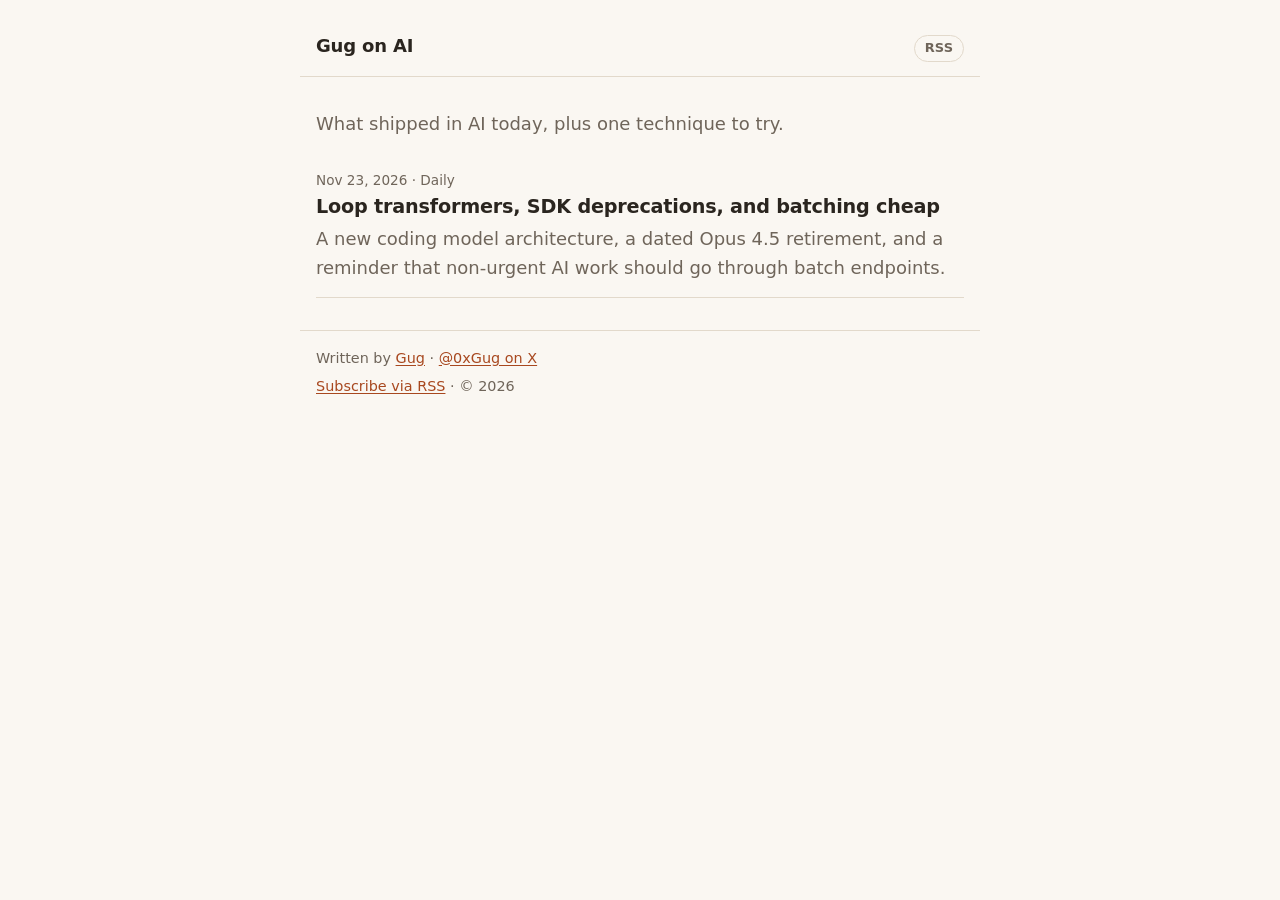
==== index.html @ 19f30ec9 "post: 2026-11-23" ====
<!doctype html>
<html lang="en">
<head>
<meta charset="utf-8">
<meta name="viewport" content="width=device-width, initial-scale=1">
<title>Gug on AI</title>
<meta name="description" content="What shipped in AI today, plus one technique to try.">
<meta name="color-scheme" content="light dark">
<link rel="canonical" href="https://ai.sliceanalytics.xyz/">
<link rel="stylesheet" href="style.css">
<link rel="icon" href="favicon.svg" type="image/svg+xml">
<link rel="alternate" type="application/rss+xml" title="Gug on AI" href="feed.xml">
</head>
<body>
<header class="site">
<a class="brand" href="index.html">Gug on AI</a>
<a class="rss" href="feed.xml">RSS</a>
</header>
<main>
<section class="intro"><p>What shipped in AI today, plus one technique to try.</p></section>
<ul class="post-list">
<li>
<p class="meta"><time datetime="2026-11-23">Nov 23, 2026</time> · Daily</p>
<h2><a href="posts/2026-11-23.html">Loop transformers, SDK deprecations, and batching cheap</a></h2>
<p>A new coding model architecture, a dated Opus 4.5 retirement, and a reminder that non-urgent AI work should go through batch endpoints.</p>
</li>
</ul>
</main>
<footer class="site">
<p>Written by <a href="https://x.com/0xGug" rel="me">Gug</a> · <a href="https://x.com/0xGug" rel="me">@0xGug on X</a></p><p><a href="feed.xml">Subscribe via RSS</a> · © 2026</p>
</footer>
</body>
</html>
---- style.css ----
/* Mobile-first single column. Warm light by default, warm dark via prefers-color-scheme. */
:root {
  --bg: #faf7f2;
  --surface: #f2ece2;
  --text: #2a251f;
  --muted: #6f655a;
  --rule: #e2d9cb;
  --accent: #a8481f;
  --code-bg: #efe7da;
  color-scheme: light dark;
}
@media (prefers-color-scheme: dark) {
  :root {
    --bg: #1b1814;
    --surface: #24201b;
    --text: #ece5da;
    --muted: #a99d8e;
    --rule: #3a332b;
    --accent: #ec9a6a;
    --code-bg: #2b261f;
  }
}

*, *::before, *::after { box-sizing: border-box; }
html { -webkit-text-size-adjust: 100%; text-size-adjust: 100%; }
body {
  margin: 0;
  background: var(--bg);
  color: var(--text);
  font: 17px/1.6 system-ui, -apple-system, "Segoe UI", Roboto, "Helvetica Neue", Arial, sans-serif;
  overflow-wrap: break-word;
}
header.site, main, footer.site {
  max-width: 680px;
  margin: 0 auto;
  padding-left: 16px;
  padding-right: 16px;
}
a { color: var(--accent); text-underline-offset: 2px; }
a:hover { text-decoration-thickness: 2px; }

header.site {
  display: flex;
  align-items: baseline;
  justify-content: space-between;
  gap: 12px;
  padding-top: 20px;
  padding-bottom: 14px;
  border-bottom: 1px solid var(--rule);
}
header.site .brand { color: var(--text); font-weight: 700; text-decoration: none; letter-spacing: -0.01em; }
header.site .rss {
  font-size: 13px;
  font-weight: 600;
  color: var(--muted);
  text-decoration: none;
  border: 1px solid var(--rule);
  border-radius: 999px;
  padding: 2px 10px;
  flex-shrink: 0;
}

main { padding-top: 8px; padding-bottom: 32px; }
h1, h2, h3 { line-height: 1.25; letter-spacing: -0.01em; }
h1 { font-size: 1.85rem; margin: 0.2em 0 0.3em; }
h2 { font-size: 1.25rem; margin: 1.8em 0 0.6em; }
h3 { font-size: 1.05rem; margin: 0 0 0.25em; }
p { margin: 0 0 1em; }

.meta { color: var(--muted); font-size: 0.85rem; margin: 1.6em 0 0; }
.dek { font-size: 1.12rem; color: var(--muted); margin-bottom: 1.4em; }
.intro p { color: var(--muted); margin: 1.4em 0 0.4em; }

ol.items { list-style: none; padding: 0; margin: 0; counter-reset: item; }
ol.items li { counter-increment: item; position: relative; padding: 0 0 0 2.1em; margin: 0 0 1.3em; }
ol.items li::before {
  content: counter(item);
  position: absolute;
  left: 0;
  top: 0.05em;
  width: 1.5em;
  height: 1.5em;
  border-radius: 50%;
  background: var(--surface);
  color: var(--accent);
  font-size: 0.85rem;
  font-weight: 700;
  line-height: 1.5em;
  text-align: center;
}
ol.items h3 a { color: var(--text); text-decoration-color: var(--accent); }
ol.items p { margin: 0; color: var(--text); }

aside.technique {
  margin: 2.2em 0 1em;
  padding: 18px 18px 6px;
  background: var(--surface);
  border-left: 3px solid var(--accent);
  border-radius: 6px;
}
aside.technique h2 { margin: 0.1em 0 0.5em; }
.kicker, .try-label {
  margin: 0;
  font-size: 0.75rem;
  font-weight: 700;
  letter-spacing: 0.08em;
  text-transform: uppercase;
  color: var(--accent);
}
.try-label { margin-top: 0.4em; }
pre {
  background: var(--code-bg);
  border-radius: 6px;
  padding: 12px 14px;
  margin: 0.5em 0 1em;
  overflow-x: auto;
  white-space: pre-wrap;
  word-break: break-word;
}
code { font: 0.88rem/1.5 ui-monospace, "SF Mono", "Cascadia Mono", Consolas, monospace; }

ul.post-list { list-style: none; padding: 0; margin: 0; }
ul.post-list li { padding: 2px 0 14px; border-bottom: 1px solid var(--rule); }
ul.post-list h2 { margin: 0.2em 0 0.3em; font-size: 1.2rem; }
ul.post-list h2 a { color: var(--text); text-decoration: none; }
ul.post-list h2 a:hover { color: var(--accent); }
ul.post-list p:not(.meta) { margin: 0; color: var(--muted); }

nav.back { margin-top: 2em; font-size: 0.95rem; }

footer.site {
  border-top: 1px solid var(--rule);
  padding-top: 16px;
  padding-bottom: 36px;
  color: var(--muted);
  font-size: 0.9rem;
}
footer.site p { margin: 0 0 0.4em; }

@media (min-width: 720px) {
  body { font-size: 18px; }
  h1 { font-size: 2.2rem; }
  header.site { padding-top: 32px; }
}
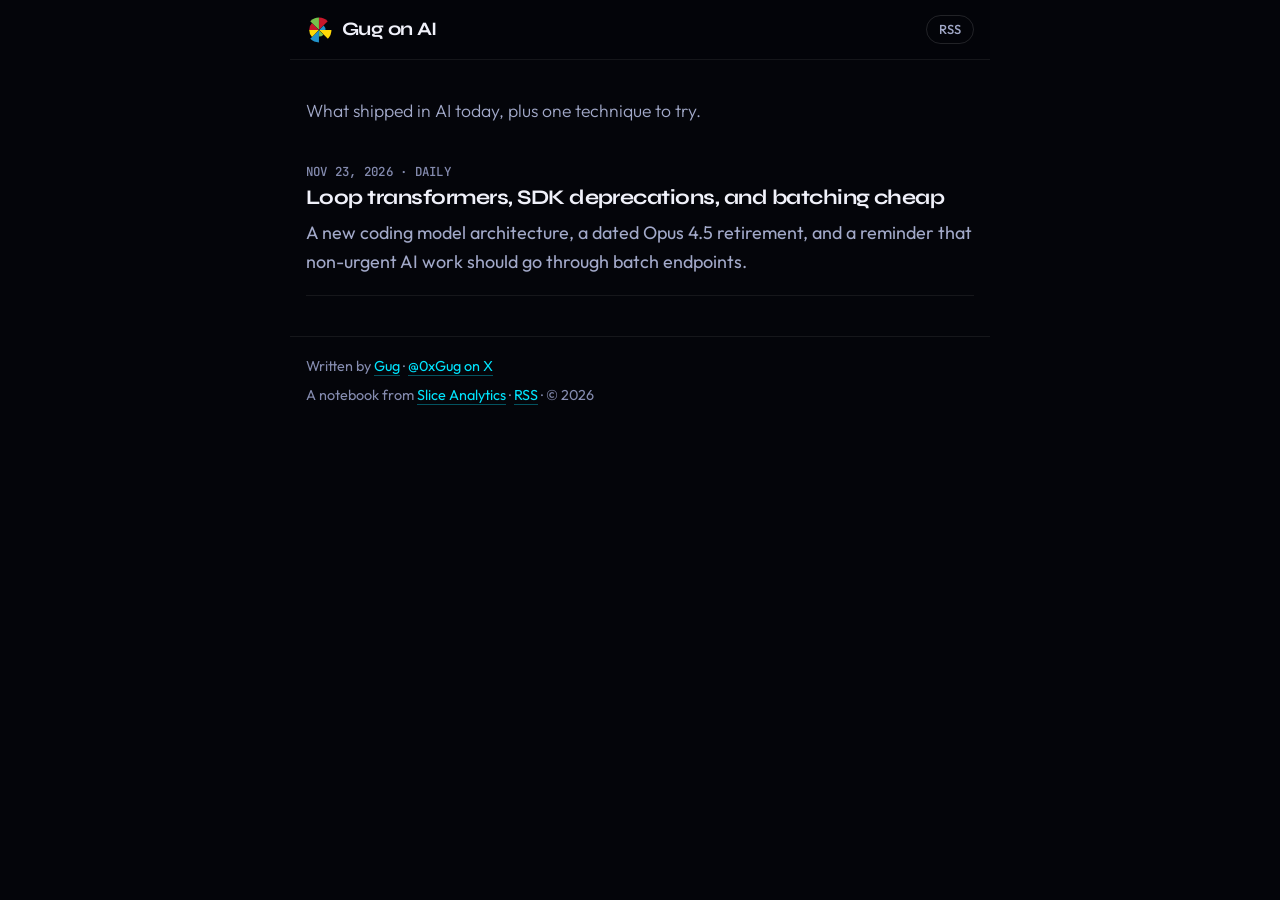
==== commit ad853a50: "site: Slice branding, chart on 2026-11-23" ====
--- a/index.html
+++ b/index.html
@@ -5,15 +5,25 @@
 <meta name="viewport" content="width=device-width, initial-scale=1">
 <title>Gug on AI</title>
 <meta name="description" content="What shipped in AI today, plus one technique to try.">
-<meta name="color-scheme" content="light dark">
+<meta name="color-scheme" content="dark">
+<meta name="theme-color" content="#04050a">
+<meta property="og:type" content="website">
+<meta property="og:title" content="Gug on AI">
+<meta property="og:description" content="What shipped in AI today, plus one technique to try.">
+<meta property="og:site_name" content="Gug on AI">
+<meta property="og:url" content="https://ai.sliceanalytics.xyz/">
+<meta name="twitter:card" content="summary">
+<meta name="twitter:creator" content="@0xGug">
 <link rel="canonical" href="https://ai.sliceanalytics.xyz/">
+<link rel="preload" href="fonts/outfit.woff2" as="font" type="font/woff2" crossorigin>
+<link rel="preload" href="fonts/syne.woff2" as="font" type="font/woff2" crossorigin>
 <link rel="stylesheet" href="style.css">
 <link rel="icon" href="favicon.svg" type="image/svg+xml">
 <link rel="alternate" type="application/rss+xml" title="Gug on AI" href="feed.xml">
 </head>
 <body>
 <header class="site">
-<a class="brand" href="index.html">Gug on AI</a>
+<a class="brand" href="index.html"><svg class="mark" aria-hidden="true" viewBox="-106 -106 212 212"><path fill="#C8172A" d="M0 0L0 -100A100 100 0 0 1 70.71 -70.71Z" transform="translate(0.65 -1.57)"/><path fill="#2193CB" d="M0 0L36.42 -36.42A51.5 51.5 0 0 1 51.5 0Z" transform="translate(1.57 -0.65)"/><path fill="#FFD906" d="M0 0L100 0A100 100 0 0 1 70.71 70.71Z" transform="translate(1.57 0.65)"/><path fill="#77C14B" d="M0 0L36.42 36.42A51.5 51.5 0 0 1 0 51.5Z" transform="translate(0.65 1.57)"/><path fill="#2193CB" d="M0 0L0 100A100 100 0 0 1 -70.71 70.71Z" transform="translate(-0.65 1.57)"/><path fill="#FFD906" d="M0 0L-55.51 55.51A78.5 78.5 0 0 1 -78.5 0Z" transform="translate(-1.57 0.65)"/><path fill="#C8172A" d="M0 0L-78.5 0A78.5 78.5 0 0 1 -55.51 -55.51Z" transform="translate(-1.57 -0.65)"/><path fill="#77C14B" d="M0 0L-70.71 -70.71A100 100 0 0 1 0 -100Z" transform="translate(-0.65 -1.57)"/></svg><span>Gug on AI</span></a>
 <a class="rss" href="feed.xml">RSS</a>
 </header>
 <main>
@@ -27,7 +37,7 @@
 </ul>
 </main>
 <footer class="site">
-<p>Written by <a href="https://x.com/0xGug" rel="me">Gug</a> · <a href="https://x.com/0xGug" rel="me">@0xGug on X</a></p><p><a href="feed.xml">Subscribe via RSS</a> · © 2026</p>
+<p>Written by <a href="https://x.com/0xGug" rel="me">Gug</a> · <a href="https://x.com/0xGug" rel="me">@0xGug on X</a></p><p>A notebook from <a href="https://sliceanalytics.xyz/">Slice Analytics</a> · <a href="feed.xml">RSS</a> · © 2026</p>
 </footer>
 </body>
 </html>
--- a/style.css
+++ b/style.css
@@ -1,144 +1,229 @@
-/* Mobile-first single column. Warm light by default, warm dark via prefers-color-scheme. */
+/* Matches sliceanalytics.xyz: void-dark surfaces, cyan accent, Syne display, Outfit body, JetBrains Mono. */
+@font-face { font-family: 'Syne'; font-style: normal; font-weight: 500 800; font-display: swap; src: url(fonts/syne.woff2) format('woff2'); }
+@font-face { font-family: 'Outfit'; font-style: normal; font-weight: 300 700; font-display: swap; src: url(fonts/outfit.woff2) format('woff2'); }
+@font-face { font-family: 'JetBrains Mono'; font-style: normal; font-weight: 400 600; font-display: swap; src: url(fonts/jetbrains-mono.woff2) format('woff2'); }
+
 :root {
-  --bg: #faf7f2;
-  --surface: #f2ece2;
-  --text: #2a251f;
-  --muted: #6f655a;
-  --rule: #e2d9cb;
-  --accent: #a8481f;
-  --code-bg: #efe7da;
-  color-scheme: light dark;
-}
-@media (prefers-color-scheme: dark) {
-  :root {
-    --bg: #1b1814;
-    --surface: #24201b;
-    --text: #ece5da;
-    --muted: #a99d8e;
-    --rule: #3a332b;
-    --accent: #ec9a6a;
-    --code-bg: #2b261f;
-  }
+  --void: #04050a;
+  --surface: #0c0f1a;
+  --raised: #111528;
+  --glow: #161b33;
+  --track: #1a2036;
+  --line: rgba(255, 255, 255, .07);
+  --line-2: rgba(255, 255, 255, .12);
+  --text: #f0f1fa;
+  --dim: #a2a9c9;
+  --ghost: #858cb0;
+  --cyan: #00e5ff;
+  --red: #EE4655;
+  --green: #86D25A;
+  --yellow: #F2CC2E;
+  --blue: #36A6DE;
+  --display: 'Syne', ui-sans-serif, system-ui, sans-serif;
+  --body: 'Outfit', ui-sans-serif, system-ui, sans-serif;
+  --mono: 'JetBrains Mono', ui-monospace, SFMono-Regular, Menlo, Consolas, monospace;
+  color-scheme: dark;
 }
 
 *, *::before, *::after { box-sizing: border-box; }
 html { -webkit-text-size-adjust: 100%; text-size-adjust: 100%; }
 body {
   margin: 0;
-  background: var(--bg);
+  background: var(--void);
   color: var(--text);
-  font: 17px/1.6 system-ui, -apple-system, "Segoe UI", Roboto, "Helvetica Neue", Arial, sans-serif;
+  font: 400 17px/1.65 var(--body);
+  -webkit-font-smoothing: antialiased;
+  -moz-osx-font-smoothing: grayscale;
   overflow-wrap: break-word;
 }
+::selection { background: rgba(0, 229, 255, .28); color: #fff; }
+:focus-visible { outline: 2px solid var(--cyan); outline-offset: 3px; border-radius: 4px; }
 header.site, main, footer.site {
-  max-width: 680px;
+  max-width: 700px;
   margin: 0 auto;
-  padding-left: 16px;
-  padding-right: 16px;
-}
-a { color: var(--accent); text-underline-offset: 2px; }
-a:hover { text-decoration-thickness: 2px; }
+  padding-left: max(16px, env(safe-area-inset-left, 0px));
+  padding-right: max(16px, env(safe-area-inset-right, 0px));
+}
+a { color: var(--cyan); text-decoration: none; border-bottom: 1px solid rgba(0, 229, 255, .35); transition: border-color .15s; }
+a:hover { border-bottom-color: var(--cyan); }
 
 header.site {
+  position: sticky;
+  top: 0;
+  z-index: 10;
   display: flex;
-  align-items: baseline;
+  align-items: center;
   justify-content: space-between;
   gap: 12px;
-  padding-top: 20px;
-  padding-bottom: 14px;
-  border-bottom: 1px solid var(--rule);
-}
-header.site .brand { color: var(--text); font-weight: 700; text-decoration: none; letter-spacing: -0.01em; }
+  min-height: 60px;
+  background: rgba(4, 5, 10, .85);
+  -webkit-backdrop-filter: saturate(140%) blur(14px);
+  backdrop-filter: saturate(140%) blur(14px);
+  border-bottom: 1px solid var(--line);
+}
+header.site .brand {
+  display: flex;
+  align-items: center;
+  gap: 10px;
+  min-width: 0;
+  border: 0;
+  color: var(--text);
+  font: 700 19px/1.2 var(--display);
+  letter-spacing: -.03em;
+}
+header.site .brand span { overflow: hidden; text-overflow: ellipsis; white-space: nowrap; }
+header.site .mark { width: 26px; height: 26px; flex: none; }
 header.site .rss {
+  flex-shrink: 0;
+  border: 1px solid var(--line-2);
+  border-radius: 999px;
+  padding: 3px 12px;
+  color: var(--dim);
   font-size: 13px;
-  font-weight: 600;
-  color: var(--muted);
-  text-decoration: none;
-  border: 1px solid var(--rule);
-  border-radius: 999px;
-  padding: 2px 10px;
-  flex-shrink: 0;
-}
-
-main { padding-top: 8px; padding-bottom: 32px; }
-h1, h2, h3 { line-height: 1.25; letter-spacing: -0.01em; }
-h1 { font-size: 1.85rem; margin: 0.2em 0 0.3em; }
-h2 { font-size: 1.25rem; margin: 1.8em 0 0.6em; }
-h3 { font-size: 1.05rem; margin: 0 0 0.25em; }
+  font-weight: 500;
+}
+header.site .rss:hover { color: var(--text); border-color: rgba(255, 255, 255, .3); }
+
+main { padding-top: 8px; padding-bottom: 40px; }
+h1, h2, h3 { font-family: var(--display); line-height: 1.15; letter-spacing: -.025em; font-weight: 700; }
+h1 { font-size: 2rem; margin: .25em 0 .35em; text-wrap: balance; }
+h2 { font-size: 1.3rem; margin: 2em 0 .7em; }
+h3 { font-family: var(--body); font-size: 1.06rem; font-weight: 600; letter-spacing: -.01em; line-height: 1.35; margin: 0 0 .3em; }
 p { margin: 0 0 1em; }
 
-.meta { color: var(--muted); font-size: 0.85rem; margin: 1.6em 0 0; }
-.dek { font-size: 1.12rem; color: var(--muted); margin-bottom: 1.4em; }
-.intro p { color: var(--muted); margin: 1.4em 0 0.4em; }
+.meta { color: var(--ghost); font: 500 .78rem/1.4 var(--mono); letter-spacing: .02em; text-transform: uppercase; margin: 2em 0 0; }
+.dek { font-size: 1.15rem; font-weight: 300; color: var(--dim); margin-bottom: 1.4em; }
+.intro p { color: var(--dim); font-weight: 300; font-size: 1.1rem; margin: 1.6em 0 .6em; }
 
 ol.items { list-style: none; padding: 0; margin: 0; counter-reset: item; }
-ol.items li { counter-increment: item; position: relative; padding: 0 0 0 2.1em; margin: 0 0 1.3em; }
+ol.items li { counter-increment: item; position: relative; padding: 0 0 0 2.4em; margin: 0 0 1.4em; }
 ol.items li::before {
-  content: counter(item);
+  content: counter(item, decimal-leading-zero);
   position: absolute;
   left: 0;
-  top: 0.05em;
-  width: 1.5em;
-  height: 1.5em;
-  border-radius: 50%;
-  background: var(--surface);
-  color: var(--accent);
-  font-size: 0.85rem;
-  font-weight: 700;
-  line-height: 1.5em;
-  text-align: center;
-}
-ol.items h3 a { color: var(--text); text-decoration-color: var(--accent); }
-ol.items p { margin: 0; color: var(--text); }
+  top: .15em;
+  color: var(--cyan);
+  font: 600 .8rem/1.5 var(--mono);
+}
+ol.items h3 a { color: var(--text); border-bottom-color: rgba(0, 229, 255, .35); }
+ol.items h3 a:hover { border-bottom-color: var(--cyan); }
+ol.items p { margin: 0; color: var(--dim); }
 
 aside.technique {
-  margin: 2.2em 0 1em;
-  padding: 18px 18px 6px;
-  background: var(--surface);
-  border-left: 3px solid var(--accent);
-  border-radius: 6px;
-}
-aside.technique h2 { margin: 0.1em 0 0.5em; }
+  margin: 2.4em 0 1em;
+  padding: 20px 20px 8px;
+  background: linear-gradient(180deg, #0e1120 0%, #0a0d18 100%);
+  border: 1px solid var(--line-2);
+  border-radius: 16px;
+  box-shadow: 0 1px 0 rgba(255, 255, 255, .06) inset;
+}
+aside.technique h2 { margin: .15em 0 .5em; }
 .kicker, .try-label {
   margin: 0;
-  font-size: 0.75rem;
-  font-weight: 700;
-  letter-spacing: 0.08em;
+  color: var(--cyan);
+  font: 600 .72rem/1.4 var(--mono);
+  letter-spacing: .1em;
   text-transform: uppercase;
-  color: var(--accent);
-}
-.try-label { margin-top: 0.4em; }
+}
+.try-label { margin-top: .4em; }
 pre {
-  background: var(--code-bg);
-  border-radius: 6px;
+  background: var(--void);
+  border: 1px solid var(--line);
+  border-radius: 10px;
   padding: 12px 14px;
-  margin: 0.5em 0 1em;
+  margin: .5em 0 1em;
   overflow-x: auto;
   white-space: pre-wrap;
   word-break: break-word;
 }
-code { font: 0.88rem/1.5 ui-monospace, "SF Mono", "Cascadia Mono", Consolas, monospace; }
-
+code { font: .85rem/1.55 var(--mono); color: var(--text); }
+
+/* ---------- visuals ---------- */
+figure.viz {
+  margin: 1.6em 0 2em;
+  padding: 18px 18px 16px;
+  background: var(--surface);
+  border: 1px solid var(--line-2);
+  border-radius: 16px;
+}
+figure.viz figcaption {
+  margin: 0 0 14px;
+  color: var(--text);
+  font: 600 1rem/1.3 var(--display);
+  letter-spacing: -.01em;
+}
+.viz-bars { list-style: none; margin: 0; padding: 0; display: grid; gap: 10px; }
+.viz-bars li { display: grid; grid-template-columns: minmax(0, 9em) minmax(0, 1fr) auto; align-items: center; gap: 10px; font-size: .92rem; }
+.bar-label { color: var(--dim); overflow: hidden; text-overflow: ellipsis; white-space: nowrap; }
+.bar-track { height: 12px; background: var(--track); border-radius: 999px; overflow: hidden; }
+.bar-fill { display: block; height: 100%; border-radius: 999px; background: var(--blue); }
+.bar-fill.c1 { background: var(--green); }
+.bar-fill.c2 { background: var(--yellow); }
+.bar-fill.c3 { background: var(--red); }
+.bar-value { color: var(--text); font: 600 .82rem/1 var(--mono); white-space: nowrap; }
+.viz-credit { margin: 12px 0 0; color: var(--ghost); font-size: .8rem; }
+
+.viz-flow { list-style: none; margin: 0; padding: 0; counter-reset: step; display: grid; gap: 0; }
+.viz-flow li { counter-increment: step; position: relative; padding: 0 0 16px 2.6em; }
+.viz-flow li:last-child { padding-bottom: 0; }
+.viz-flow li::before {
+  content: counter(step);
+  position: absolute;
+  left: 0;
+  top: 0;
+  width: 1.8em;
+  height: 1.8em;
+  border-radius: 50%;
+  background: var(--glow);
+  box-shadow: 0 0 0 1px rgba(0, 229, 255, .45) inset;
+  color: var(--cyan);
+  font: 600 .8rem/1.8em var(--mono);
+  text-align: center;
+}
+.viz-flow li:not(:last-child)::after {
+  content: "";
+  position: absolute;
+  left: .9em;
+  top: 1.9em;
+  bottom: 2px;
+  width: 1px;
+  background: linear-gradient(var(--cyan), transparent);
+  opacity: .5;
+}
+.viz-flow strong { display: block; font-weight: 600; line-height: 1.5; }
+.viz-flow span { display: block; color: var(--dim); font-size: .92rem; line-height: 1.45; }
+
+.viz-compare { display: grid; grid-template-columns: 1fr; gap: 12px; }
+.viz-compare > div { padding: 12px 14px; border-radius: 12px; background: var(--void); border: 1px solid var(--line); }
+.viz-compare .right { box-shadow: 0 0 0 1px rgba(0, 229, 255, .3) inset; }
+.viz-side { margin: 0 0 6px; color: var(--ghost); font: 600 .72rem/1.4 var(--mono); letter-spacing: .1em; text-transform: uppercase; }
+.viz-compare .right .viz-side { color: var(--cyan); }
+.viz-compare ul { margin: 0; padding-left: 1.1em; color: var(--dim); font-size: .92rem; }
+.viz-compare li { margin: 0 0 4px; }
+
+/* ---------- index ---------- */
 ul.post-list { list-style: none; padding: 0; margin: 0; }
-ul.post-list li { padding: 2px 0 14px; border-bottom: 1px solid var(--rule); }
-ul.post-list h2 { margin: 0.2em 0 0.3em; font-size: 1.2rem; }
-ul.post-list h2 a { color: var(--text); text-decoration: none; }
-ul.post-list h2 a:hover { color: var(--accent); }
-ul.post-list p:not(.meta) { margin: 0; color: var(--muted); }
-
-nav.back { margin-top: 2em; font-size: 0.95rem; }
+ul.post-list li { padding: 2px 0 18px; border-bottom: 1px solid var(--line); }
+ul.post-list h2 { margin: .3em 0 .35em; font-size: 1.3rem; }
+ul.post-list h2 a { color: var(--text); border: 0; }
+ul.post-list h2 a:hover { color: var(--cyan); }
+ul.post-list p:not(.meta) { margin: 0; color: var(--dim); }
+
+nav.back { margin-top: 2.4em; font-size: .95rem; }
 
 footer.site {
-  border-top: 1px solid var(--rule);
-  padding-top: 16px;
-  padding-bottom: 36px;
-  color: var(--muted);
-  font-size: 0.9rem;
-}
-footer.site p { margin: 0 0 0.4em; }
-
+  border-top: 1px solid var(--line);
+  padding-top: 18px;
+  padding-bottom: max(36px, env(safe-area-inset-bottom, 0px));
+  color: var(--ghost);
+  font-size: .9rem;
+}
+footer.site p { margin: 0 0 .4em; }
+
+@media (min-width: 600px) {
+  .viz-compare { grid-template-columns: 1fr 1fr; }
+}
 @media (min-width: 720px) {
   body { font-size: 18px; }
-  h1 { font-size: 2.2rem; }
-  header.site { padding-top: 32px; }
-}
+  h1 { font-size: 2.5rem; }
+}
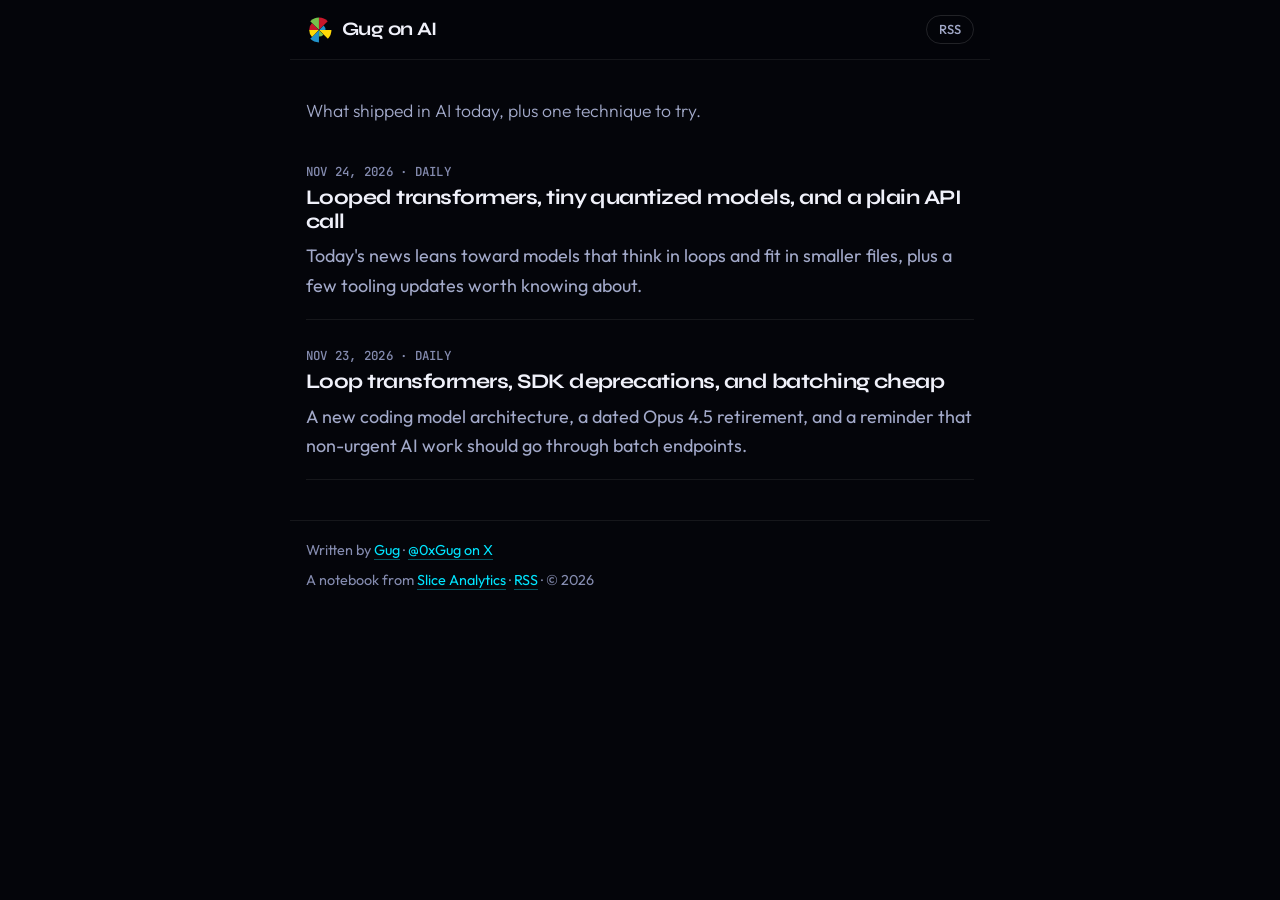
==== commit 13e56654: "post: 2026-11-24" ====
--- a/index.html
+++ b/index.html
@@ -30,6 +30,11 @@
 <section class="intro"><p>What shipped in AI today, plus one technique to try.</p></section>
 <ul class="post-list">
 <li>
+<p class="meta"><time datetime="2026-11-24">Nov 24, 2026</time> · Daily</p>
+<h2><a href="posts/2026-11-24.html">Looped transformers, tiny quantized models, and a plain API call</a></h2>
+<p>Today&#39;s news leans toward models that think in loops and fit in smaller files, plus a few tooling updates worth knowing about.</p>
+</li>
+<li>
 <p class="meta"><time datetime="2026-11-23">Nov 23, 2026</time> · Daily</p>
 <h2><a href="posts/2026-11-23.html">Loop transformers, SDK deprecations, and batching cheap</a></h2>
 <p>A new coding model architecture, a dated Opus 4.5 retirement, and a reminder that non-urgent AI work should go through batch endpoints.</p>
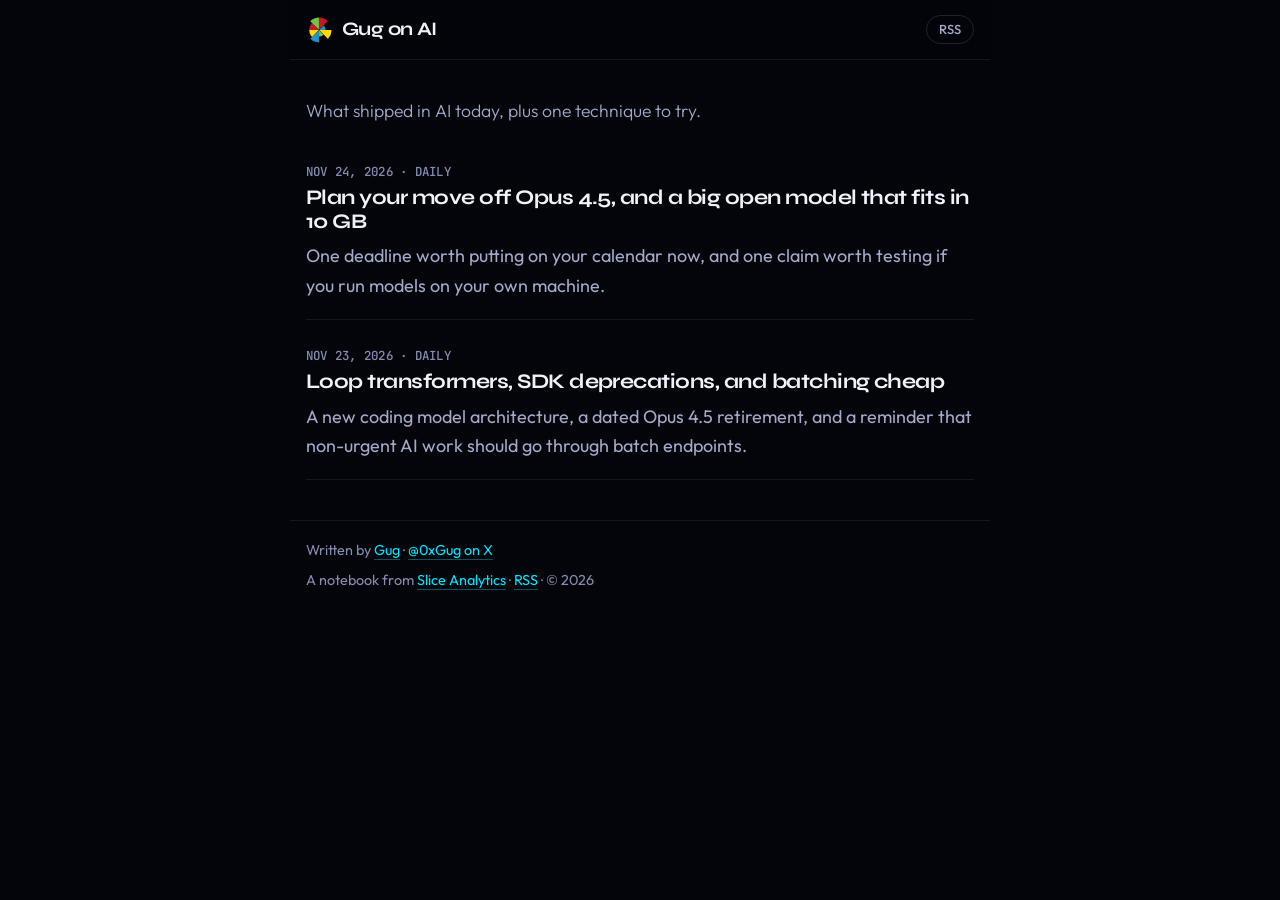
==== commit 56ddd8ef: "post: 2026-11-24" ====
--- a/index.html
+++ b/index.html
@@ -31,8 +31,8 @@
 <ul class="post-list">
 <li>
 <p class="meta"><time datetime="2026-11-24">Nov 24, 2026</time> · Daily</p>
-<h2><a href="posts/2026-11-24.html">Looped transformers, tiny quantized models, and a plain API call</a></h2>
-<p>Today&#39;s news leans toward models that think in loops and fit in smaller files, plus a few tooling updates worth knowing about.</p>
+<h2><a href="posts/2026-11-24.html">Plan your move off Opus 4.5, and a big open model that fits in 10 GB</a></h2>
+<p>One deadline worth putting on your calendar now, and one claim worth testing if you run models on your own machine.</p>
 </li>
 <li>
 <p class="meta"><time datetime="2026-11-23">Nov 23, 2026</time> · Daily</p>
--- a/style.css
+++ b/style.css
@@ -109,6 +109,62 @@
 ol.items h3 a:hover { border-bottom-color: var(--cyan); }
 ol.items p { margin: 0; color: var(--dim); }
 
+/* ---------- plain-language items: example, use, source image ---------- */
+.item-block {
+  margin: .9em 0 0;
+  padding: 10px 14px 12px;
+  background: var(--surface);
+  border: 1px solid var(--line);
+  border-left: 2px solid rgba(0, 229, 255, .45);
+  border-radius: 10px;
+}
+.item-block p + p { margin-top: .5em; }
+ol.items .item-block .block-label,
+.block-label {
+  margin: 0 0 .3em;
+  color: var(--cyan);
+  font: 600 .72rem/1.4 var(--mono);
+  letter-spacing: .1em;
+  text-transform: uppercase;
+}
+ol.steps { margin: .3em 0 0; padding: 0 0 0 1.4em; color: var(--dim); counter-reset: none; }
+ol.items ol.steps li { counter-increment: none; padding: 0; margin: .25em 0; }
+ol.items ol.steps li::before { content: none; }
+ol.steps li::marker { color: var(--cyan); font: 600 .85rem var(--mono); }
+figure.src-image {
+  margin: 1em 0 0;
+  border: 1px solid var(--line-2);
+  border-radius: 12px;
+  overflow: hidden;
+  background: var(--surface);
+}
+figure.src-image a { display: block; border-bottom: 0; }
+figure.src-image img {
+  display: block;
+  width: 100%;
+  height: auto;
+  max-height: 320px;
+  object-fit: cover;
+}
+figure.src-image figcaption {
+  padding: 6px 12px;
+  border-top: 1px solid var(--line);
+  color: var(--ghost);
+  font: 500 .7rem/1.4 var(--mono);
+  letter-spacing: .04em;
+  text-transform: uppercase;
+}
+section.worth h2::before {
+  content: 'Older, still useful';
+  display: block;
+  margin-bottom: .4em;
+  color: var(--cyan);
+  font: 600 .72rem/1.4 var(--mono);
+  letter-spacing: .1em;
+  text-transform: uppercase;
+}
+section.worth ol.items > li::before { content: '\2605'; }
+
 aside.technique {
   margin: 2.4em 0 1em;
   padding: 20px 20px 8px;
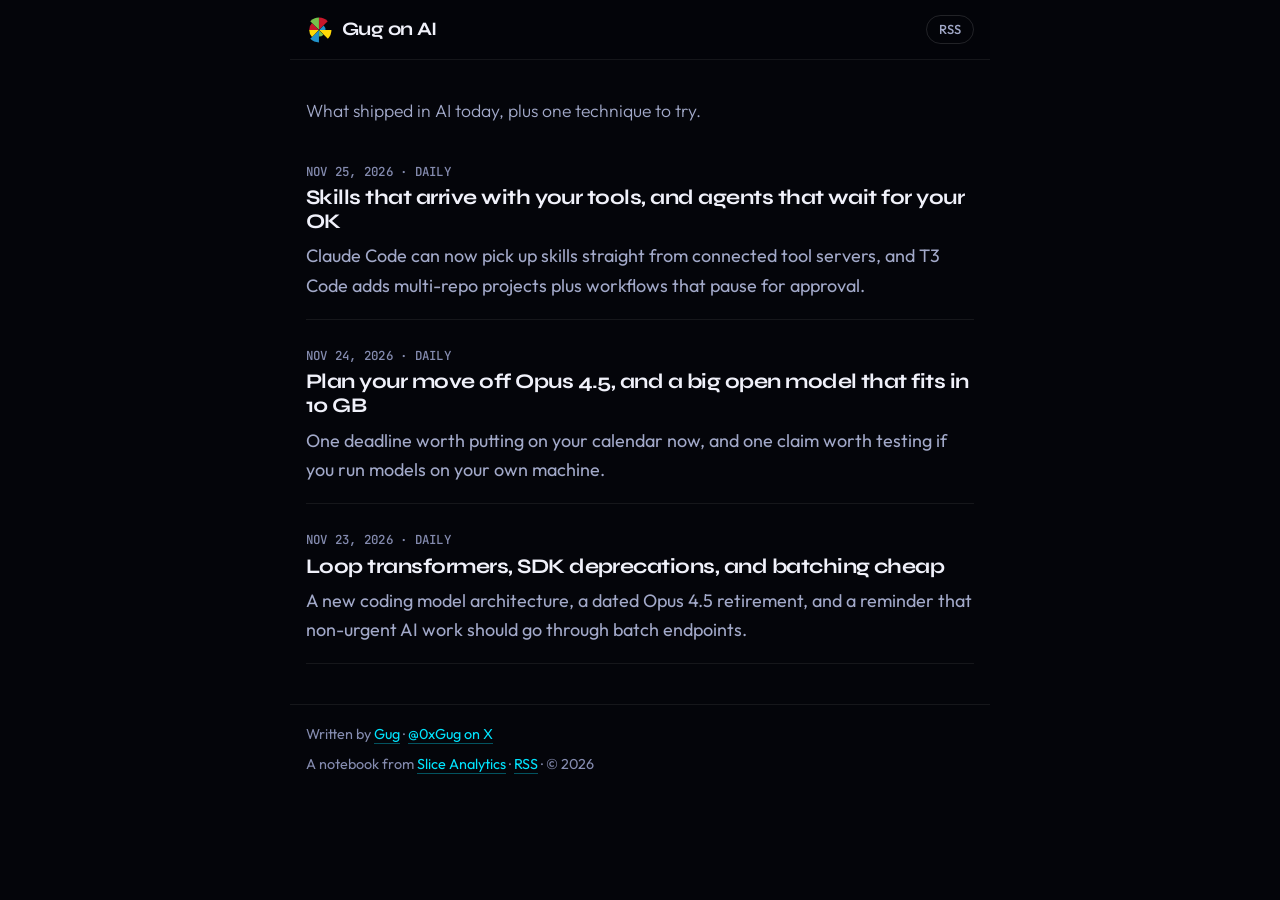
==== commit 7fc7378f: "post: 2026-11-25" ====
--- a/index.html
+++ b/index.html
@@ -30,6 +30,11 @@
 <section class="intro"><p>What shipped in AI today, plus one technique to try.</p></section>
 <ul class="post-list">
 <li>
+<p class="meta"><time datetime="2026-11-25">Nov 25, 2026</time> · Daily</p>
+<h2><a href="posts/2026-11-25.html">Skills that arrive with your tools, and agents that wait for your OK</a></h2>
+<p>Claude Code can now pick up skills straight from connected tool servers, and T3 Code adds multi-repo projects plus workflows that pause for approval.</p>
+</li>
+<li>
 <p class="meta"><time datetime="2026-11-24">Nov 24, 2026</time> · Daily</p>
 <h2><a href="posts/2026-11-24.html">Plan your move off Opus 4.5, and a big open model that fits in 10 GB</a></h2>
 <p>One deadline worth putting on your calendar now, and one claim worth testing if you run models on your own machine.</p>
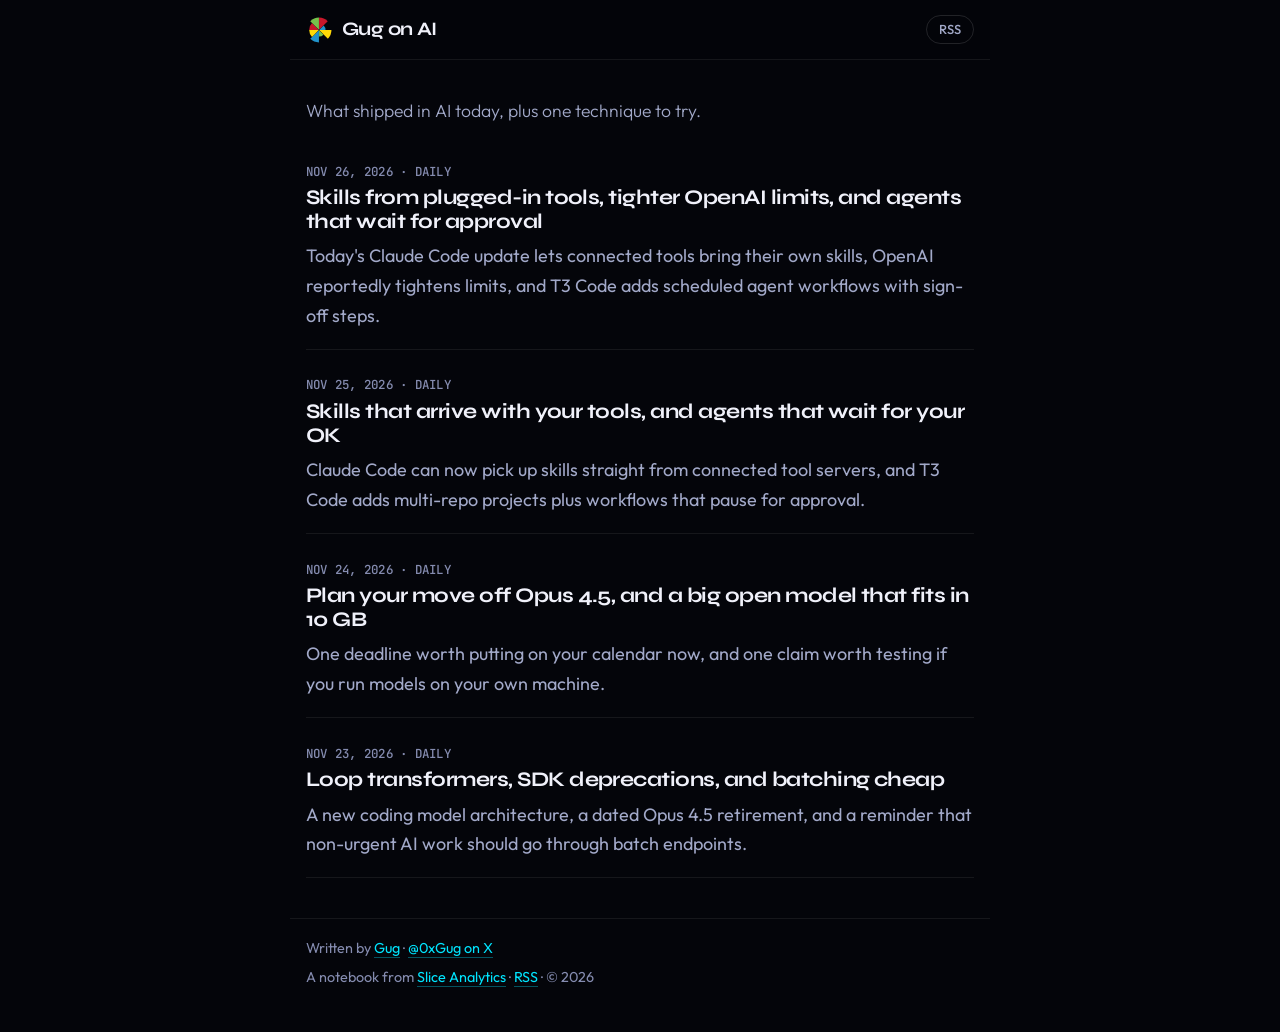
==== commit 07baec30: "post: 2026-11-26" ====
--- a/index.html
+++ b/index.html
@@ -30,6 +30,11 @@
 <section class="intro"><p>What shipped in AI today, plus one technique to try.</p></section>
 <ul class="post-list">
 <li>
+<p class="meta"><time datetime="2026-11-26">Nov 26, 2026</time> · Daily</p>
+<h2><a href="posts/2026-11-26.html">Skills from plugged-in tools, tighter OpenAI limits, and agents that wait for approval</a></h2>
+<p>Today&#39;s Claude Code update lets connected tools bring their own skills, OpenAI reportedly tightens limits, and T3 Code adds scheduled agent workflows with sign-off steps.</p>
+</li>
+<li>
 <p class="meta"><time datetime="2026-11-25">Nov 25, 2026</time> · Daily</p>
 <h2><a href="posts/2026-11-25.html">Skills that arrive with your tools, and agents that wait for your OK</a></h2>
 <p>Claude Code can now pick up skills straight from connected tool servers, and T3 Code adds multi-repo projects plus workflows that pause for approval.</p>
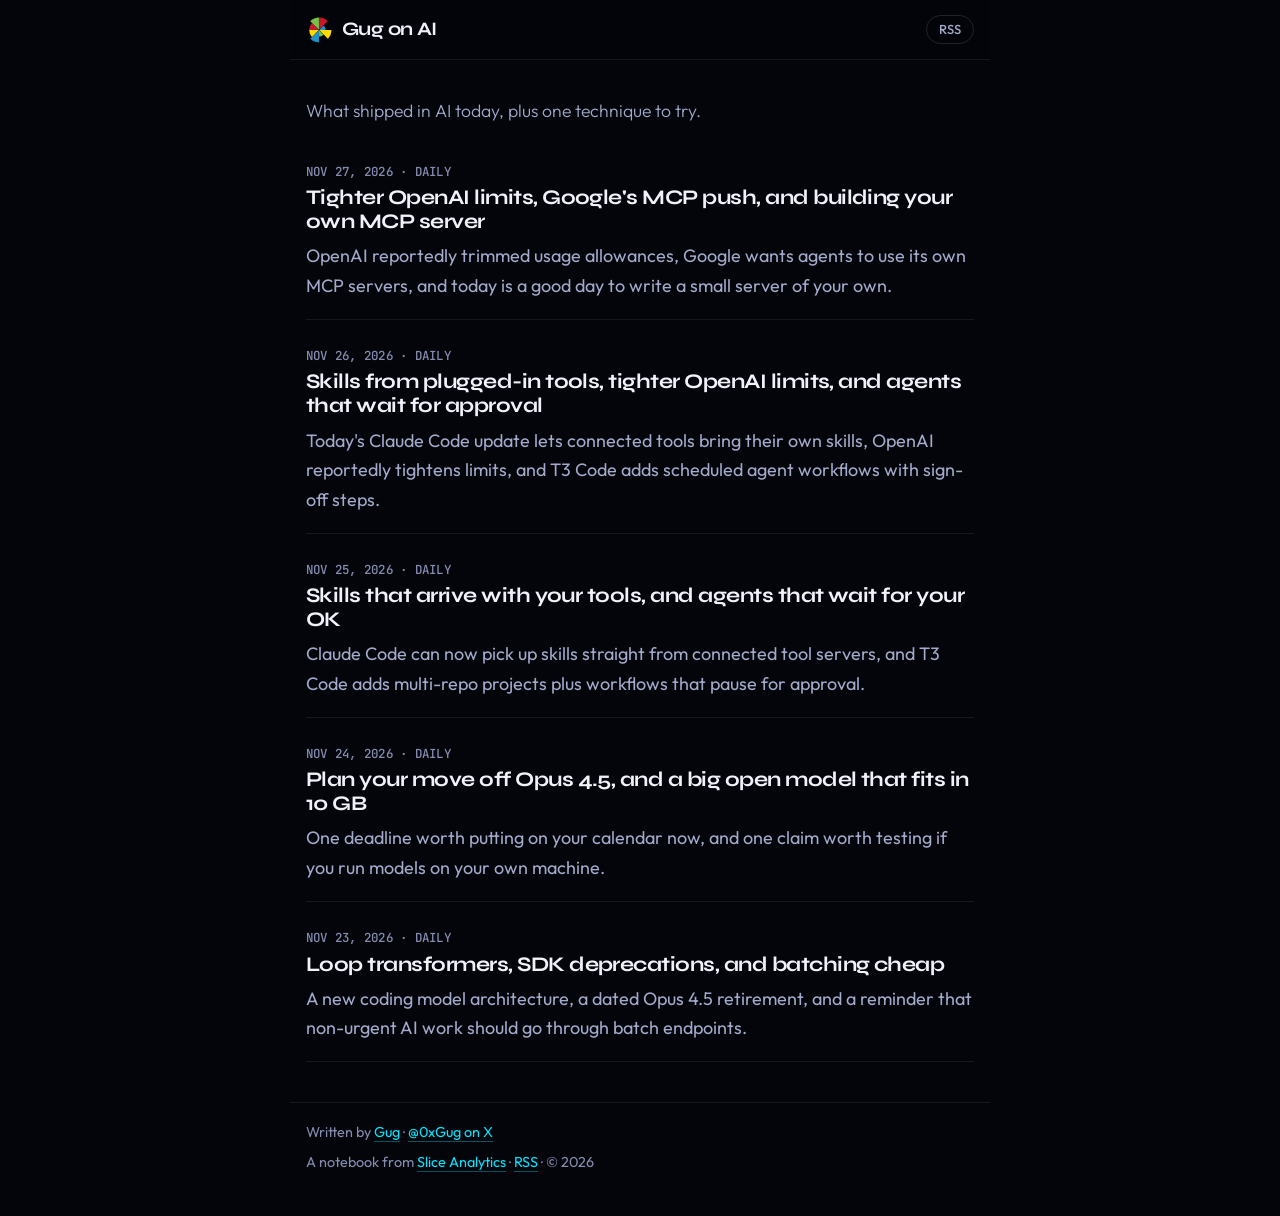
==== commit 89cfdc07: "post: 2026-11-27" ====
--- a/index.html
+++ b/index.html
@@ -30,6 +30,11 @@
 <section class="intro"><p>What shipped in AI today, plus one technique to try.</p></section>
 <ul class="post-list">
 <li>
+<p class="meta"><time datetime="2026-11-27">Nov 27, 2026</time> · Daily</p>
+<h2><a href="posts/2026-11-27.html">Tighter OpenAI limits, Google&#39;s MCP push, and building your own MCP server</a></h2>
+<p>OpenAI reportedly trimmed usage allowances, Google wants agents to use its own MCP servers, and today is a good day to write a small server of your own.</p>
+</li>
+<li>
 <p class="meta"><time datetime="2026-11-26">Nov 26, 2026</time> · Daily</p>
 <h2><a href="posts/2026-11-26.html">Skills from plugged-in tools, tighter OpenAI limits, and agents that wait for approval</a></h2>
 <p>Today&#39;s Claude Code update lets connected tools bring their own skills, OpenAI reportedly tightens limits, and T3 Code adds scheduled agent workflows with sign-off steps.</p>
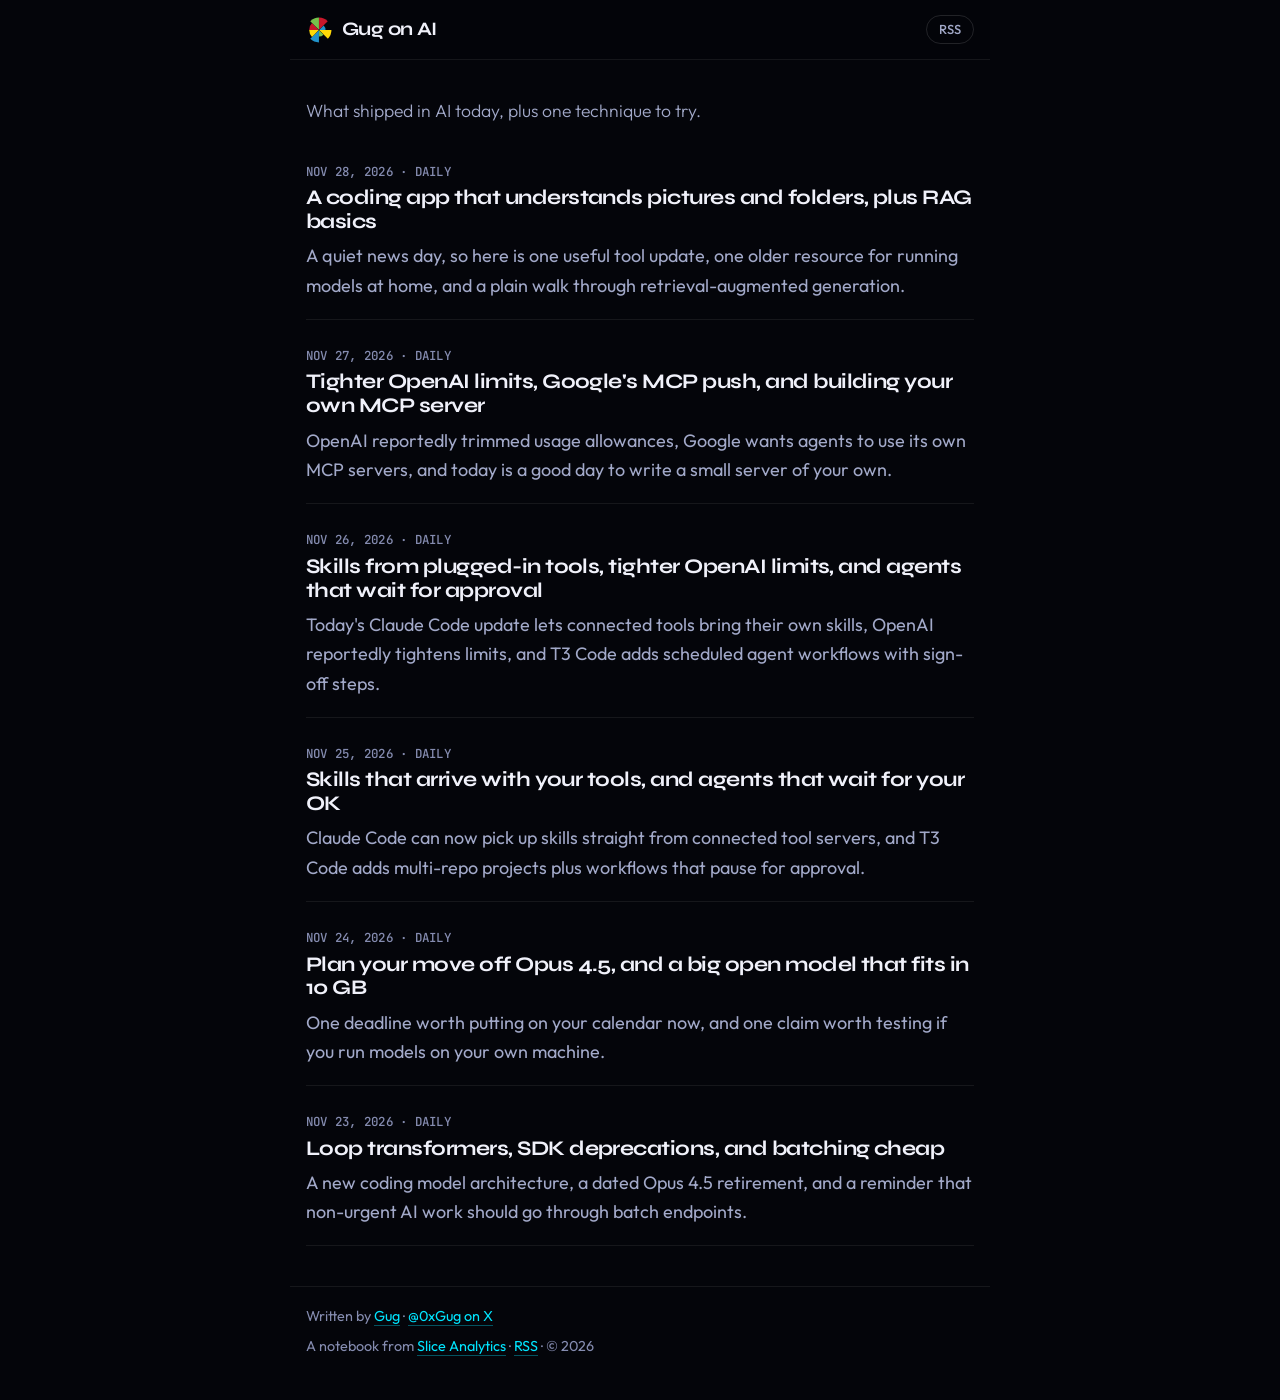
==== commit bc76f363: "post: 2026-11-28" ====
--- a/index.html
+++ b/index.html
@@ -30,6 +30,11 @@
 <section class="intro"><p>What shipped in AI today, plus one technique to try.</p></section>
 <ul class="post-list">
 <li>
+<p class="meta"><time datetime="2026-11-28">Nov 28, 2026</time> · Daily</p>
+<h2><a href="posts/2026-11-28.html">A coding app that understands pictures and folders, plus RAG basics</a></h2>
+<p>A quiet news day, so here is one useful tool update, one older resource for running models at home, and a plain walk through retrieval-augmented generation.</p>
+</li>
+<li>
 <p class="meta"><time datetime="2026-11-27">Nov 27, 2026</time> · Daily</p>
 <h2><a href="posts/2026-11-27.html">Tighter OpenAI limits, Google&#39;s MCP push, and building your own MCP server</a></h2>
 <p>OpenAI reportedly trimmed usage allowances, Google wants agents to use its own MCP servers, and today is a good day to write a small server of your own.</p>
